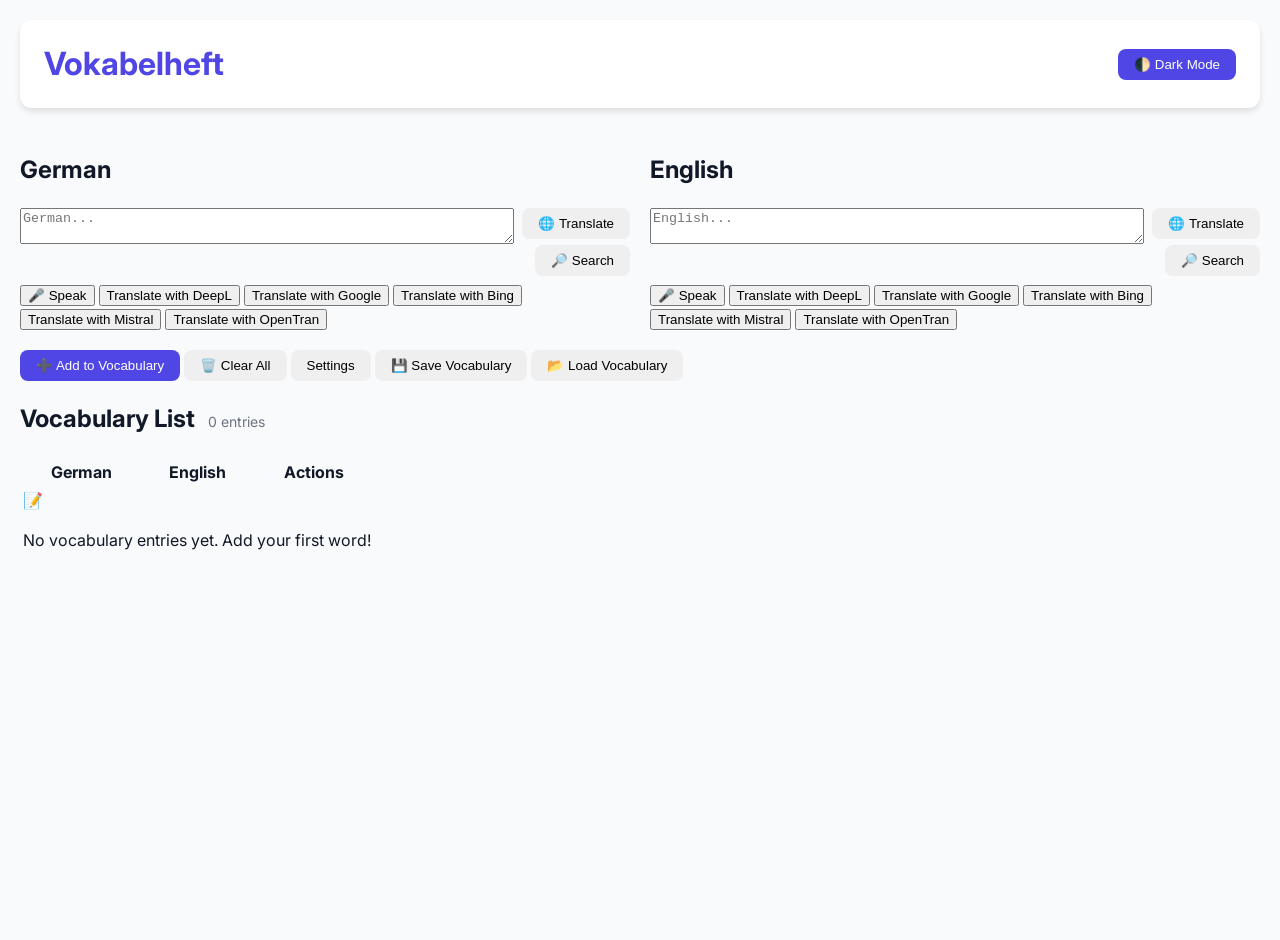
==== index.html @ 12c568e8 "Alpha Version of Vokabelheft App" ====
<!DOCTYPE html>
<html lang="en">
<head>
    <meta charset="UTF-8">
    <meta name="viewport" content="width=device-width, initial-scale=1.0">
    <title>Vokabelheft - Vocabulary Notebook</title>
    <link rel="stylesheet" href="styles.css">
</head>
<body>
    <div class="app-container">
        <header class="header">
            <div class="app-title">Vokabelheft</div>
            <div>
                <button id="darkModeBtn" class="btn btn-primary">🌓 Dark Mode</button>
            </div>
        </header>

        <main>
            <section class="input-section" style="display:flex;gap:20px;flex-wrap:wrap;margin-bottom:20px;">
                <div style="flex:1;min-width:280px;">
                    <h2>German</h2>
                    <div style="display:flex;gap:8px;align-items:flex-start;">
                        <textarea id="germanInput" placeholder="Enter German word/phrase..." rows="2" style="flex:1;"></textarea>
                        <div class="inline-translate" style="display:flex;flex-direction:column;gap:6px;align-items:flex-end;">
                            <button id="translateDeEnGoogleInline" class="btn">🌐 Translate</button>
                            <button id="searchDeInline" class="btn">🔎 Search</button>
                        </div>
                    </div>
                    <div id="germanStatus" class="input-status" style="margin-top:6px;font-size:12px;color:#6b7280"></div>
                    <div class="button-group">
                        <button id="recordGermanBtn">🎤 Speak</button>
                        <button id="stopGermanBtn" style="display:none">■ Stop</button>
                        <button id="translateDeEnDeepL">Translate with DeepL</button>
                        <button id="translateDeEnGoogle">Translate with Google</button>
                        <button id="translateDeEnBing">Translate with Bing</button>
                        <button id="translateDeEnMistral">Translate with Mistral</button>
                        <button id="translateDeEnOpenTran">Translate with OpenTran</button>
                    </div>
                </div>

                <div style="flex:1;min-width:280px;">
                    <h2>English</h2>
                    <div style="display:flex;gap:8px;align-items:flex-start;">
                        <textarea id="englishInput" placeholder="Enter English word/phrase..." rows="2" style="flex:1;"></textarea>
                        <div class="inline-translate" style="display:flex;flex-direction:column;gap:6px;align-items:flex-end;">
                            <button id="translateEnDeGoogleInline" class="btn">🌐 Translate</button>
                            <button id="searchEnInline" class="btn">🔎 Search</button>
                        </div>
                    </div>
                    <div id="englishStatus" class="input-status" style="margin-top:6px;font-size:12px;color:#6b7280"></div>
                    <div class="button-group">
                        <button id="recordEnglishBtn">🎤 Speak</button>
                        <button id="stopEnglishBtn" style="display:none">■ Stop</button>
                        <button id="translateEnDeDeepL">Translate with DeepL</button>
                        <button id="translateEnDeGoogle">Translate with Google</button>
                        <button id="translateEnDeBing">Translate with Bing</button>
                        <button id="translateEnDeMistral">Translate with Mistral</button>
                        <button id="translateEnDeOpenTran">Translate with OpenTran</button>
                    </div>
                </div>
            </section>

            <!-- Settings Modal -->
            <div id="settingsModal" class="modal" style="display:none;position:fixed;inset:0;background:rgba(0,0,0,0.5);align-items:center;justify-content:center;">
                <div class="modal-content" style="background:white;padding:20px;border-radius:8px;max-width:900px;width:95%;max-height:80vh;overflow:auto;">
                    <h3>Vocabulary Settings</h3>
                    <p>Edit, delete, or manually add vocabulary entries.</p>

                    <div style="margin-bottom:12px;display:flex;gap:8px;">
                        <input id="settingsGermanInput" placeholder="German" style="flex:1;padding:8px;border:1px solid #ddd;border-radius:4px;" />
                        <input id="settingsEnglishInput" placeholder="English" style="flex:1;padding:8px;border:1px solid #ddd;border-radius:4px;" />
                        <button id="settingsAddBtn" class="btn">Add</button>
                        <button id="settingsCloseBtn" class="btn">Close</button>
                    </div>

                    <table style="width:100%;border-collapse:collapse;">
                        <thead>
                            <tr style="background:#f3f4f6;"><th style="padding:8px;border:1px solid #e5e7eb;">German</th><th style="padding:8px;border:1px solid #e5e7eb;">English</th><th style="padding:8px;border:1px solid #e5e7eb;">Actions</th></tr>
                        </thead>
                        <tbody id="settingsVocabBody"></tbody>
                    </table>
                </div>
            </div>

            <section class="actions">
                <button id="addVocabBtn" class="btn btn-primary">Add Vocabulary</button>
                <button id="clearBtn" class="btn">Clear Inputs</button>
                <button id="settingsBtn" class="btn">Settings</button>
                <button id="saveBtn" class="btn">Export as JSON</button>
                <input type="file" id="fileInput" accept=".json" style="display:none">
                <button id="loadBtn" class="btn" onclick="document.getElementById('fileInput').click()">Import JSON</button>
            </section>

            <section class="vocab-list">
                <h2>Vocabulary List <span id="vocabCount" style="font-weight:normal;font-size:14px;margin-left:8px;color:#6b7280"></span></h2>
                <table id="vocabTable">
                    <thead>
                        <tr>
                            <th>German</th>
                            <th>English</th>
                            <th>Actions</th>
                        </tr>
                    </thead>
                    <tbody id="vocabularyTableBody"></tbody>
                </table>
            </section>
        </main>
    </div>

    <script src="app.js"></script>
    <script>
        // OpenTran integration: open opentran.net search in a new tab
        function translateWithOpenTran(text, sourceLang, targetLang) {
            if (!text || !text.trim()) {
                alert('Please enter text to translate');
                return;
            }
            const q = encodeURIComponent(text.trim());
            // Try the common query parameter pattern; include source/target as hints
            const url = `https://opentran.net/?q=${q}&sl=${sourceLang.toLowerCase()}&tl=${targetLang.toLowerCase()}`;
            window.open(url, '_blank');
        }

        document.getElementById('translateDeEnOpenTran').addEventListener('click', () => {
            const german = document.getElementById('germanInput').value;
            translateWithOpenTran(german, 'de', 'en');
        });

        document.getElementById('translateEnDeOpenTran').addEventListener('click', () => {
            const english = document.getElementById('englishInput').value;
            translateWithOpenTran(english, 'en', 'de');
        });

        // Wire service-specific translate buttons to functions defined in app.js
        const gIn = () => document.getElementById('germanInput').value;
        const eIn = () => document.getElementById('englishInput').value;

        const tryAttach = (id, fn) => {
            const el = document.getElementById(id);
            if (el) el.addEventListener('click', fn);
        };

        tryAttach('translateDeEnGoogle', () => { window.translateWithGoogle ? window.translateWithGoogle(gIn(), 'DE', 'EN') : alert('Google translate not available'); });
        tryAttach('translateEnDeGoogle', () => { window.translateWithGoogle ? window.translateWithGoogle(eIn(), 'EN', 'DE') : alert('Google translate not available'); });

        // Inline translate/search buttons next to textareas use local vocabulary lookup
        tryAttach('translateDeEnGoogleInline', () => {
            const v = gIn();
            if (!v || !v.trim()) { alert('No German text'); return; }
            const result = window.lookupTranslateFromVocabulary ? window.lookupTranslateFromVocabulary(v, 'DE') : null;
            document.getElementById('englishInput').value = result !== null ? (result || '') : 'no match';
        });
        tryAttach('searchDeInline', () => { const v = gIn(); if (v && v.trim()) openGoogleTranslate(v, 'de', 'en'); else alert('No German text'); });

        tryAttach('translateEnDeGoogleInline', () => {
            const v = eIn();
            if (!v || !v.trim()) { alert('No English text'); return; }
            const result = window.lookupTranslateFromVocabulary ? window.lookupTranslateFromVocabulary(v, 'EN') : null;
            document.getElementById('germanInput').value = result !== null ? (result || '') : 'no match';
        });
        tryAttach('searchEnInline', () => { const v = eIn(); if (v && v.trim()) openGoogleTranslate(v, 'en', 'de'); else alert('No English text'); });

        tryAttach('translateDeEnDeepL', () => { window.translateWithDeepL ? window.translateWithDeepL(gIn(), 'DE', 'EN') : alert('DeepL translate not available'); });
        tryAttach('translateEnDeDeepL', () => { window.translateWithDeepL ? window.translateWithDeepL(eIn(), 'EN', 'DE') : alert('DeepL translate not available'); });

        tryAttach('translateDeEnBing', () => { window.translateWithBing ? window.translateWithBing(gIn(), 'DE', 'EN') : alert('Bing translate not available'); });
        tryAttach('translateEnDeBing', () => { window.translateWithBing ? window.translateWithBing(eIn(), 'EN', 'DE') : alert('Bing translate not available'); });

        tryAttach('translateDeEnMistral', () => { window.translateWithVokabelheftAI ? window.translateWithVokabelheftAI(gIn(), 'DE', 'EN') : alert('Mistral translate not available'); });
        tryAttach('translateEnDeMistral', () => { window.translateWithVokabelheftAI ? window.translateWithVokabelheftAI(eIn(), 'EN', 'DE') : alert('Mistral translate not available'); });
    </script>
</body>
</html>
---- styles.css ----
/* Forcer le rechargement des polices */
@import url("https://fonts.googleapis.com/css2?family=Inter:wght@300;400;500;600;700&display=swap");

/* Vérifier que le fichier CSS contient bien les styles personnalisés */
:root {
    --primary-color: #4F46E5;
    --primary-hover: #4338CA;
    --secondary-color: #6B7280;
    --success-color: #10B981;
    --success-hover: #059669;
    --danger-color: #EF4444;
    --danger-hover: #DC2626;
    --warning-color: #F59E0B;
    --info-color: #3B82F6;

    --bg-primary: #F9FAFB;
    --bg-secondary: #FFFFFF;
    --bg-tertiary: #E5E7EB;

    --text-primary: #111827;
    --text-secondary: #4B5563;
    --text-muted: #9CA3AF;

    --border-color: #D1D5DB;
    --border-radius: 8px;
    --border-radius-lg: 12px;

    --shadow-sm: 0 1px 2px rgba(0, 0, 0, 0.05);
    --shadow-md: 0 4px 6px rgba(0, 0, 0, 0.1);
    --shadow-lg: 0 10px 15px rgba(0, 0, 0, 0.1);

    --transition: all 0.2s ease;

    --german-color: #1F2937;
    --english-color: #374151;

    --recording-color: #EF4444;
    --processing-color: #F59E0B;
}

/* Styles de base */
body {
    font-family: 'Inter', sans-serif;
    margin: 0;
    padding: 0;
    color: var(--text-primary);
    background: var(--bg-primary);
    line-height: 1.5;
    min-height: 100vh;
    overflow-x: hidden;
}

/* Conteneur principal */
.app-container {
    max-width: 1400px;
    margin: 0 auto;
    padding: 20px;
    min-height: 100vh;
    display: flex;
    flex-direction: column;
}

/* En-tête */
.header {
    background: var(--bg-secondary);
    border-radius: var(--border-radius-lg);
    padding: 20px 24px;
    margin-bottom: 24px;
    box-shadow: var(--shadow-md);
    display: flex;
    justify-content: space-between;
    align-items: center;
    flex-wrap: wrap;
    gap: 16px;
}

/* Titre de l'application */
.app-title {
    font-size: 2rem;
    font-weight: 700;
    color: var(--primary-color);
}

/* Boutons */
.btn {
    padding: 8px 16px;
    border-radius: var(--border-radius);
    border: none;
    cursor: pointer;
    transition: var(--transition);
}

.btn-primary {
    background-color: var(--primary-color);
    color: white;
}

.btn-primary:hover {
    background-color: var(--primary-hover);
}

/* Dark mode overrides */
body.dark-mode {
    background: #0f172a;
    color: #e6eef8;
}

body.dark-mode .header {
    background: #0b1220;
    color: #e6eef8;
}

body.dark-mode textarea,
body.dark-mode input {
    background: #0b1220;
    color: #e6eef8;
    border-color: #374151;
}

body.dark-mode table thead {
    background: #111827;
    color: #e6eef8;
}

body.dark-mode .btn {
    background: #374151;
    color: #f8fafc;
}

body.dark-mode .btn.btn-primary {
    background: #4f46e5;
    color: #fff;
}
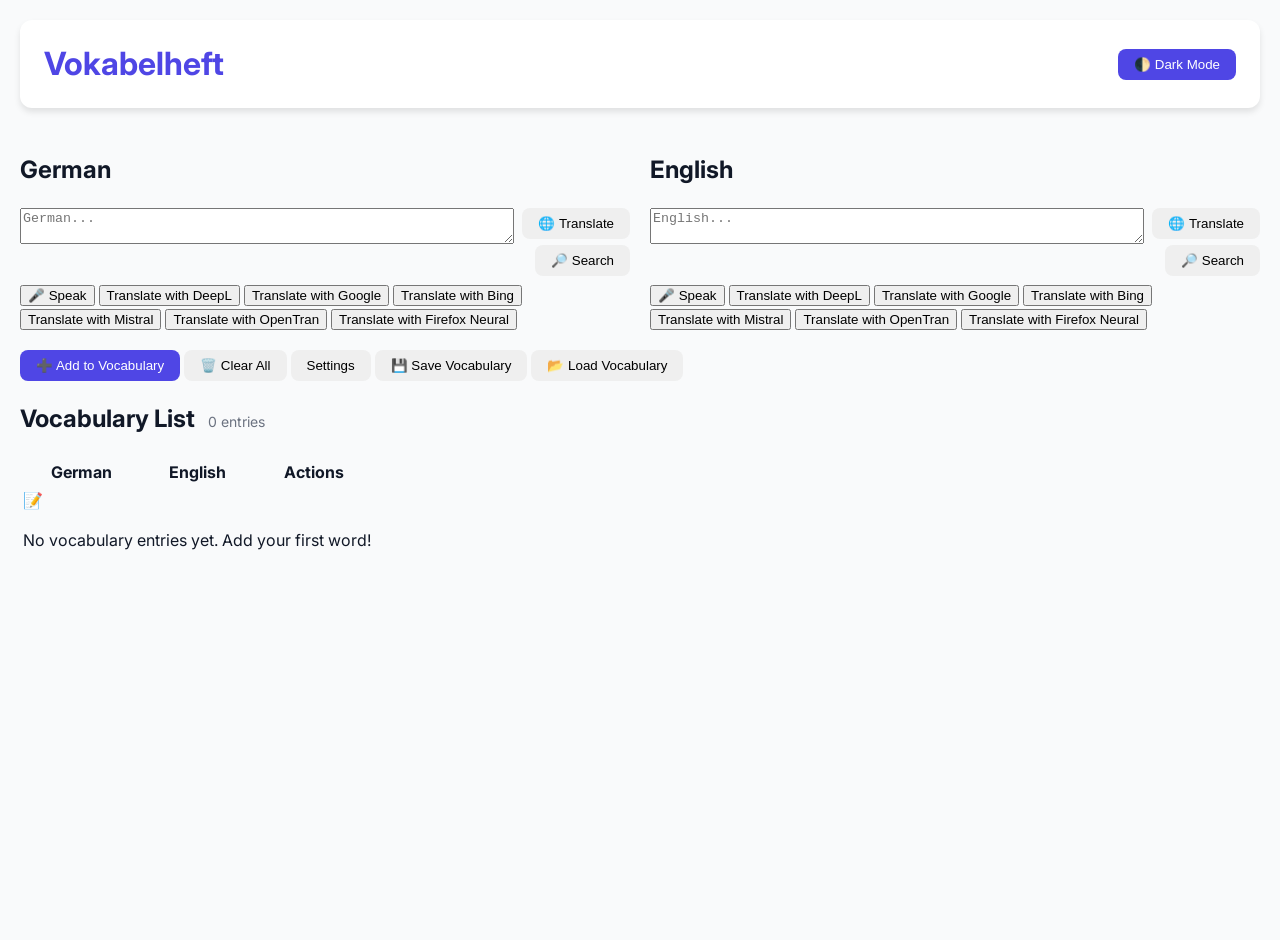
==== commit d2734c8d: "Added firefox neural translation option" ====
--- a/index.html
+++ b/index.html
@@ -35,6 +35,7 @@
                         <button id="translateDeEnBing">Translate with Bing</button>
                         <button id="translateDeEnMistral">Translate with Mistral</button>
                         <button id="translateDeEnOpenTran">Translate with OpenTran</button>
+                        <button id="translateDeEnFirefox">Translate with Firefox Neural</button>
                     </div>
                 </div>
 
@@ -56,6 +57,7 @@
                         <button id="translateEnDeBing">Translate with Bing</button>
                         <button id="translateEnDeMistral">Translate with Mistral</button>
                         <button id="translateEnDeOpenTran">Translate with OpenTran</button>
+                        <button id="translateEnDeFirefox">Translate with Firefox Neural</button>
                     </div>
                 </div>
             </section>
@@ -140,34 +142,82 @@
             if (el) el.addEventListener('click', fn);
         };
 
-        tryAttach('translateDeEnGoogle', () => { window.translateWithGoogle ? window.translateWithGoogle(gIn(), 'DE', 'EN') : alert('Google translate not available'); });
-        tryAttach('translateEnDeGoogle', () => { window.translateWithGoogle ? window.translateWithGoogle(eIn(), 'EN', 'DE') : alert('Google translate not available'); });
-
-        // Inline translate/search buttons next to textareas use local vocabulary lookup
+        const setTargetValue = (source, value) => {
+            const target = source === 'de' ? document.getElementById('englishInput') : document.getElementById('germanInput');
+            if (!target) return;
+            target.value = value === null || value === undefined || value === '' ? 'error' : value;
+        };
+
+        const providerErrorText = (provider) => {
+            const map = {
+                google: 'Google API error',
+                deepl: 'DeepL API error',
+                bing: 'Bing API error',
+                mistral: 'Mistral API error'
+            };
+            return map[provider] || 'Provider error';
+        };
+
+        const runProviderTranslate = async (provider, source, value) => {
+            if (!value || !value.trim()) {
+                alert(source === 'de' ? 'No German text' : 'No English text');
+                return;
+            }
+
+            try {
+                let result = '';
+                if (provider === 'google') result = await window.translateWithGoogle(value, source.toUpperCase(), source === 'de' ? 'EN' : 'DE');
+                else if (provider === 'deepl') result = await window.translateWithDeepL(value, source.toUpperCase(), source === 'de' ? 'EN' : 'DE');
+                else if (provider === 'bing') result = await window.translateWithBing(value, source.toUpperCase(), source === 'de' ? 'EN' : 'DE');
+                else if (provider === 'mistral') result = await window.translateWithVokabelheftAI(value, source.toUpperCase(), source === 'de' ? 'EN' : 'DE');
+
+                if (!result || !result.trim()) {
+                    setTargetValue(source, providerErrorText(provider));
+                } else {
+                    setTargetValue(source, result);
+                }
+            } catch (error) {
+                setTargetValue(source, providerErrorText(provider));
+            }
+        };
+
+        tryAttach('translateDeEnGoogle', () => { runProviderTranslate('google', 'de', gIn()); });
+        tryAttach('translateEnDeGoogle', () => { runProviderTranslate('google', 'en', eIn()); });
+
+        // Inline translate/search buttons next to textareas use local vocabulary lookup first and fallback to Google Translate.
         tryAttach('translateDeEnGoogleInline', () => {
             const v = gIn();
             if (!v || !v.trim()) { alert('No German text'); return; }
-            const result = window.lookupTranslateFromVocabulary ? window.lookupTranslateFromVocabulary(v, 'DE') : null;
-            document.getElementById('englishInput').value = result !== null ? (result || '') : 'no match';
+            window.translateFromVocabularyOrGoogle ? window.translateFromVocabularyOrGoogle(v, 'de') : alert('Google translate not available');
         });
         tryAttach('searchDeInline', () => { const v = gIn(); if (v && v.trim()) openGoogleTranslate(v, 'de', 'en'); else alert('No German text'); });
 
         tryAttach('translateEnDeGoogleInline', () => {
             const v = eIn();
             if (!v || !v.trim()) { alert('No English text'); return; }
-            const result = window.lookupTranslateFromVocabulary ? window.lookupTranslateFromVocabulary(v, 'EN') : null;
-            document.getElementById('germanInput').value = result !== null ? (result || '') : 'no match';
+            window.translateFromVocabularyOrGoogle ? window.translateFromVocabularyOrGoogle(v, 'en') : alert('Google translate not available');
         });
         tryAttach('searchEnInline', () => { const v = eIn(); if (v && v.trim()) openGoogleTranslate(v, 'en', 'de'); else alert('No English text'); });
 
-        tryAttach('translateDeEnDeepL', () => { window.translateWithDeepL ? window.translateWithDeepL(gIn(), 'DE', 'EN') : alert('DeepL translate not available'); });
-        tryAttach('translateEnDeDeepL', () => { window.translateWithDeepL ? window.translateWithDeepL(eIn(), 'EN', 'DE') : alert('DeepL translate not available'); });
-
-        tryAttach('translateDeEnBing', () => { window.translateWithBing ? window.translateWithBing(gIn(), 'DE', 'EN') : alert('Bing translate not available'); });
-        tryAttach('translateEnDeBing', () => { window.translateWithBing ? window.translateWithBing(eIn(), 'EN', 'DE') : alert('Bing translate not available'); });
-
-        tryAttach('translateDeEnMistral', () => { window.translateWithVokabelheftAI ? window.translateWithVokabelheftAI(gIn(), 'DE', 'EN') : alert('Mistral translate not available'); });
-        tryAttach('translateEnDeMistral', () => { window.translateWithVokabelheftAI ? window.translateWithVokabelheftAI(eIn(), 'EN', 'DE') : alert('Mistral translate not available'); });
+        tryAttach('translateDeEnDeepL', () => { runProviderTranslate('deepl', 'de', gIn()); });
+        tryAttach('translateEnDeDeepL', () => { runProviderTranslate('deepl', 'en', eIn()); });
+
+        tryAttach('translateDeEnBing', () => { runProviderTranslate('bing', 'de', gIn()); });
+        tryAttach('translateEnDeBing', () => { runProviderTranslate('bing', 'en', eIn()); });
+
+        tryAttach('translateDeEnFirefox', () => {
+            const v = gIn();
+            if (!v || !v.trim()) { alert('No German text'); return; }
+            openGoogleTranslate(v, 'de', 'en');
+        });
+        tryAttach('translateEnDeFirefox', () => {
+            const v = eIn();
+            if (!v || !v.trim()) { alert('No English text'); return; }
+            openGoogleTranslate(v, 'en', 'de');
+        });
+
+        tryAttach('translateDeEnMistral', () => { runProviderTranslate('mistral', 'de', gIn()); });
+        tryAttach('translateEnDeMistral', () => { runProviderTranslate('mistral', 'en', eIn()); });
     </script>
 </body>
 </html>
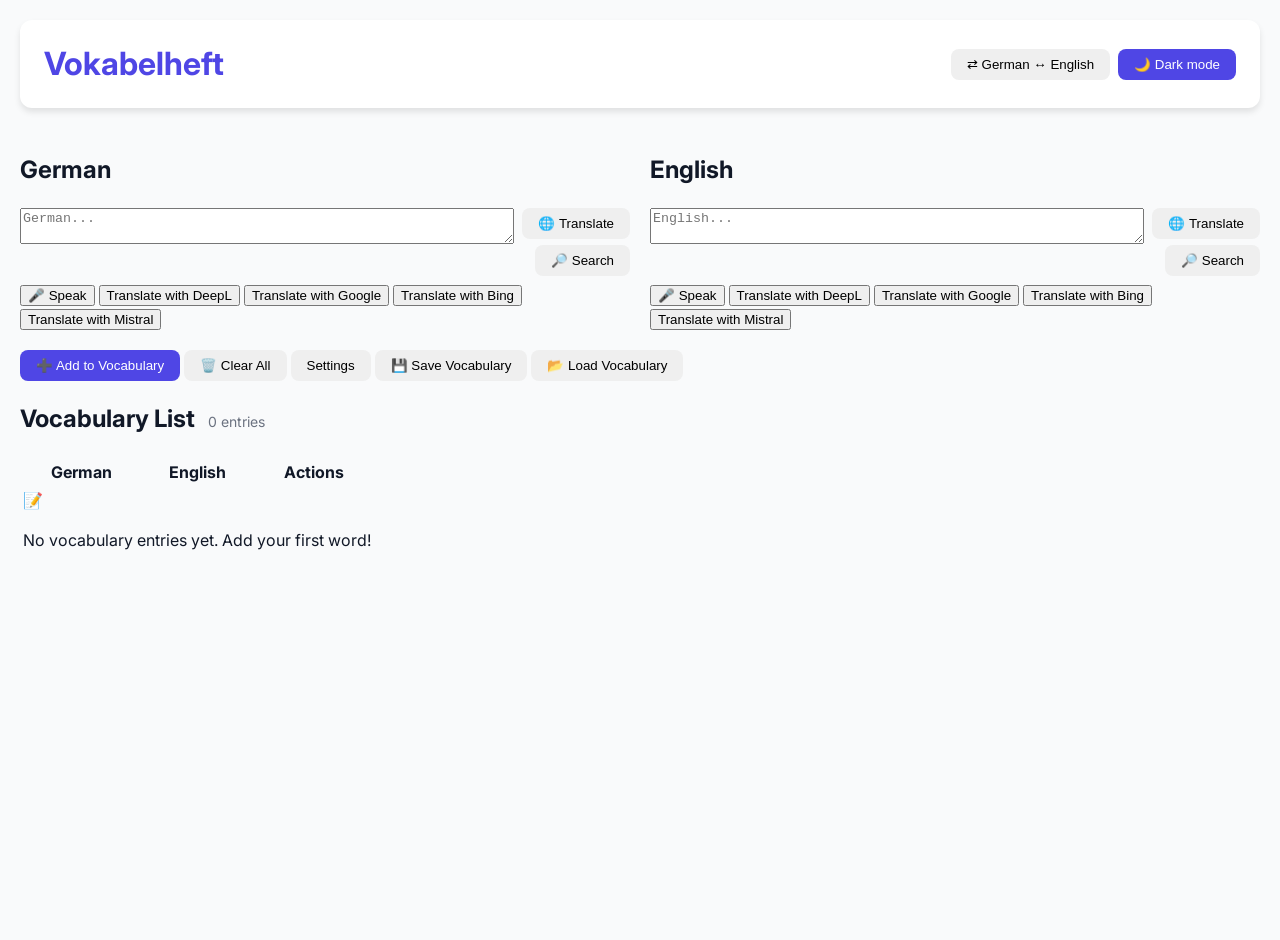
==== commit eb5487f1: "Error corrections use of translate (Debian) as default. Seack corrected. Added language switch" ====
--- a/index.html
+++ b/index.html
@@ -10,15 +10,16 @@
     <div class="app-container">
         <header class="header">
             <div class="app-title">Vokabelheft</div>
-            <div>
-                <button id="darkModeBtn" class="btn btn-primary">🌓 Dark Mode</button>
+            <div class="header-controls">
+                <button id="swapLanguagesBtn" class="btn" type="button" aria-label="Switch German and English">⇄ German ↔ English</button>
+                <button id="darkModeBtn" class="btn btn-primary" aria-label="Toggle dark mode" aria-pressed="false">🌙 Dark mode</button>
             </div>
         </header>
 
         <main>
             <section class="input-section" style="display:flex;gap:20px;flex-wrap:wrap;margin-bottom:20px;">
                 <div style="flex:1;min-width:280px;">
-                    <h2>German</h2>
+                    <h2 id="leftLanguageHeading">German</h2>
                     <div style="display:flex;gap:8px;align-items:flex-start;">
                         <textarea id="germanInput" placeholder="Enter German word/phrase..." rows="2" style="flex:1;"></textarea>
                         <div class="inline-translate" style="display:flex;flex-direction:column;gap:6px;align-items:flex-end;">
@@ -34,13 +35,11 @@
                         <button id="translateDeEnGoogle">Translate with Google</button>
                         <button id="translateDeEnBing">Translate with Bing</button>
                         <button id="translateDeEnMistral">Translate with Mistral</button>
-                        <button id="translateDeEnOpenTran">Translate with OpenTran</button>
-                        <button id="translateDeEnFirefox">Translate with Firefox Neural</button>
                     </div>
                 </div>
 
                 <div style="flex:1;min-width:280px;">
-                    <h2>English</h2>
+                    <h2 id="rightLanguageHeading">English</h2>
                     <div style="display:flex;gap:8px;align-items:flex-start;">
                         <textarea id="englishInput" placeholder="Enter English word/phrase..." rows="2" style="flex:1;"></textarea>
                         <div class="inline-translate" style="display:flex;flex-direction:column;gap:6px;align-items:flex-end;">
@@ -56,8 +55,6 @@
                         <button id="translateEnDeGoogle">Translate with Google</button>
                         <button id="translateEnDeBing">Translate with Bing</button>
                         <button id="translateEnDeMistral">Translate with Mistral</button>
-                        <button id="translateEnDeOpenTran">Translate with OpenTran</button>
-                        <button id="translateEnDeFirefox">Translate with Firefox Neural</button>
                     </div>
                 </div>
             </section>
@@ -107,117 +104,13 @@
                 </table>
             </section>
         </main>
+        <div id="loadingOverlay" class="loading-overlay hidden" role="status" aria-live="polite">
+            <div class="loading-spinner" aria-hidden="true"></div>
+            <span id="loadingText">Processing...</span>
+        </div>
+        <div id="toastContainer" class="toast-container" aria-live="polite"></div>
     </div>
 
     <script src="app.js"></script>
-    <script>
-        // OpenTran integration: open opentran.net search in a new tab
-        function translateWithOpenTran(text, sourceLang, targetLang) {
-            if (!text || !text.trim()) {
-                alert('Please enter text to translate');
-                return;
-            }
-            const q = encodeURIComponent(text.trim());
-            // Try the common query parameter pattern; include source/target as hints
-            const url = `https://opentran.net/?q=${q}&sl=${sourceLang.toLowerCase()}&tl=${targetLang.toLowerCase()}`;
-            window.open(url, '_blank');
-        }
-
-        document.getElementById('translateDeEnOpenTran').addEventListener('click', () => {
-            const german = document.getElementById('germanInput').value;
-            translateWithOpenTran(german, 'de', 'en');
-        });
-
-        document.getElementById('translateEnDeOpenTran').addEventListener('click', () => {
-            const english = document.getElementById('englishInput').value;
-            translateWithOpenTran(english, 'en', 'de');
-        });
-
-        // Wire service-specific translate buttons to functions defined in app.js
-        const gIn = () => document.getElementById('germanInput').value;
-        const eIn = () => document.getElementById('englishInput').value;
-
-        const tryAttach = (id, fn) => {
-            const el = document.getElementById(id);
-            if (el) el.addEventListener('click', fn);
-        };
-
-        const setTargetValue = (source, value) => {
-            const target = source === 'de' ? document.getElementById('englishInput') : document.getElementById('germanInput');
-            if (!target) return;
-            target.value = value === null || value === undefined || value === '' ? 'error' : value;
-        };
-
-        const providerErrorText = (provider) => {
-            const map = {
-                google: 'Google API error',
-                deepl: 'DeepL API error',
-                bing: 'Bing API error',
-                mistral: 'Mistral API error'
-            };
-            return map[provider] || 'Provider error';
-        };
-
-        const runProviderTranslate = async (provider, source, value) => {
-            if (!value || !value.trim()) {
-                alert(source === 'de' ? 'No German text' : 'No English text');
-                return;
-            }
-
-            try {
-                let result = '';
-                if (provider === 'google') result = await window.translateWithGoogle(value, source.toUpperCase(), source === 'de' ? 'EN' : 'DE');
-                else if (provider === 'deepl') result = await window.translateWithDeepL(value, source.toUpperCase(), source === 'de' ? 'EN' : 'DE');
-                else if (provider === 'bing') result = await window.translateWithBing(value, source.toUpperCase(), source === 'de' ? 'EN' : 'DE');
-                else if (provider === 'mistral') result = await window.translateWithVokabelheftAI(value, source.toUpperCase(), source === 'de' ? 'EN' : 'DE');
-
-                if (!result || !result.trim()) {
-                    setTargetValue(source, providerErrorText(provider));
-                } else {
-                    setTargetValue(source, result);
-                }
-            } catch (error) {
-                setTargetValue(source, providerErrorText(provider));
-            }
-        };
-
-        tryAttach('translateDeEnGoogle', () => { runProviderTranslate('google', 'de', gIn()); });
-        tryAttach('translateEnDeGoogle', () => { runProviderTranslate('google', 'en', eIn()); });
-
-        // Inline translate/search buttons next to textareas use local vocabulary lookup first and fallback to Google Translate.
-        tryAttach('translateDeEnGoogleInline', () => {
-            const v = gIn();
-            if (!v || !v.trim()) { alert('No German text'); return; }
-            window.translateFromVocabularyOrGoogle ? window.translateFromVocabularyOrGoogle(v, 'de') : alert('Google translate not available');
-        });
-        tryAttach('searchDeInline', () => { const v = gIn(); if (v && v.trim()) openGoogleTranslate(v, 'de', 'en'); else alert('No German text'); });
-
-        tryAttach('translateEnDeGoogleInline', () => {
-            const v = eIn();
-            if (!v || !v.trim()) { alert('No English text'); return; }
-            window.translateFromVocabularyOrGoogle ? window.translateFromVocabularyOrGoogle(v, 'en') : alert('Google translate not available');
-        });
-        tryAttach('searchEnInline', () => { const v = eIn(); if (v && v.trim()) openGoogleTranslate(v, 'en', 'de'); else alert('No English text'); });
-
-        tryAttach('translateDeEnDeepL', () => { runProviderTranslate('deepl', 'de', gIn()); });
-        tryAttach('translateEnDeDeepL', () => { runProviderTranslate('deepl', 'en', eIn()); });
-
-        tryAttach('translateDeEnBing', () => { runProviderTranslate('bing', 'de', gIn()); });
-        tryAttach('translateEnDeBing', () => { runProviderTranslate('bing', 'en', eIn()); });
-
-        tryAttach('translateDeEnFirefox', () => {
-            const v = gIn();
-            if (!v || !v.trim()) { alert('No German text'); return; }
-            openGoogleTranslate(v, 'de', 'en');
-        });
-        tryAttach('translateEnDeFirefox', () => {
-            const v = eIn();
-            if (!v || !v.trim()) { alert('No English text'); return; }
-            openGoogleTranslate(v, 'en', 'de');
-        });
-
-        tryAttach('translateDeEnMistral', () => { runProviderTranslate('mistral', 'de', gIn()); });
-        tryAttach('translateEnDeMistral', () => { runProviderTranslate('mistral', 'en', eIn()); });
-    </script>
 </body>
 </html>
--- a/styles.css
+++ b/styles.css
@@ -74,6 +74,13 @@
     gap: 16px;
 }
 
+.header-controls {
+    display: flex;
+    align-items: center;
+    flex-wrap: wrap;
+    gap: 8px;
+}
+
 /* Titre de l'application */
 .app-title {
     font-size: 2rem;
@@ -99,35 +106,133 @@
     background-color: var(--primary-hover);
 }
 
+.hidden {
+    display: none !important;
+}
+
+.loading-overlay {
+    position: fixed;
+    inset: 0;
+    z-index: 1000;
+    display: flex;
+    flex-direction: column;
+    align-items: center;
+    justify-content: center;
+    gap: 12px;
+    background: rgba(15, 23, 42, 0.72);
+    color: #fff;
+}
+
+.loading-spinner {
+    width: 36px;
+    height: 36px;
+    border: 4px solid rgba(255, 255, 255, 0.35);
+    border-top-color: #fff;
+    border-radius: 50%;
+    animation: spin 0.8s linear infinite;
+}
+
+.toast-container {
+    position: fixed;
+    top: 16px;
+    right: 16px;
+    z-index: 1100;
+    display: flex;
+    flex-direction: column;
+    gap: 8px;
+}
+
+.toast {
+    display: flex;
+    align-items: center;
+    gap: 8px;
+    max-width: min(420px, calc(100vw - 32px));
+    padding: 12px 14px;
+    border-radius: var(--border-radius);
+    background: var(--bg-secondary);
+    color: var(--text-primary);
+    box-shadow: var(--shadow-lg);
+    animation: toastSlideIn 0.3s ease-out;
+}
+
+.toast-close {
+    margin-left: auto;
+    padding: 0 4px;
+}
+
+@keyframes spin {
+    to { transform: rotate(360deg); }
+}
+
+@keyframes toastSlideIn {
+    from { opacity: 0; transform: translateX(16px); }
+    to { opacity: 1; transform: translateX(0); }
+}
+
 /* Dark mode overrides */
 body.dark-mode {
-    background: #0f172a;
-    color: #e6eef8;
+    --bg-primary: #0f172a;
+    --bg-secondary: #0b1220;
+    --bg-tertiary: #1f2937;
+    --text-primary: #e6eef8;
+    --text-secondary: #cbd5e1;
+    --text-muted: #94a3b8;
+    --border-color: #374151;
+    background: var(--bg-primary);
+    color: var(--text-primary);
 }
 
 body.dark-mode .header {
-    background: #0b1220;
-    color: #e6eef8;
+    background: var(--bg-secondary);
+    color: var(--text-primary);
 }
 
 body.dark-mode textarea,
 body.dark-mode input {
-    background: #0b1220;
-    color: #e6eef8;
-    border-color: #374151;
+    background: var(--bg-secondary);
+    color: var(--text-primary);
+    border-color: var(--border-color);
 }
 
 body.dark-mode table thead {
-    background: #111827;
-    color: #e6eef8;
-}
-
+    background: var(--bg-tertiary);
+    color: var(--text-primary);
+}
+
+body.dark-mode button,
 body.dark-mode .btn {
-    background: #374151;
-    color: #f8fafc;
+    background: var(--bg-tertiary);
+    color: var(--text-primary);
+    border-color: var(--border-color);
 }
 
 body.dark-mode .btn.btn-primary {
     background: #4f46e5;
     color: #fff;
+}
+
+body.dark-mode h1,
+body.dark-mode h2,
+body.dark-mode h3,
+body.dark-mode p,
+body.dark-mode td,
+body.dark-mode th,
+body.dark-mode .input-status,
+body.dark-mode .vocab-list {
+    color: var(--text-primary);
+}
+
+body.dark-mode .modal-content {
+    background: var(--bg-secondary) !important;
+    color: var(--text-primary);
+}
+
+body.dark-mode table,
+body.dark-mode th,
+body.dark-mode td {
+    border-color: var(--border-color) !important;
+}
+
+body.dark-mode .modal-content table thead tr {
+    background: var(--bg-tertiary) !important;
 }
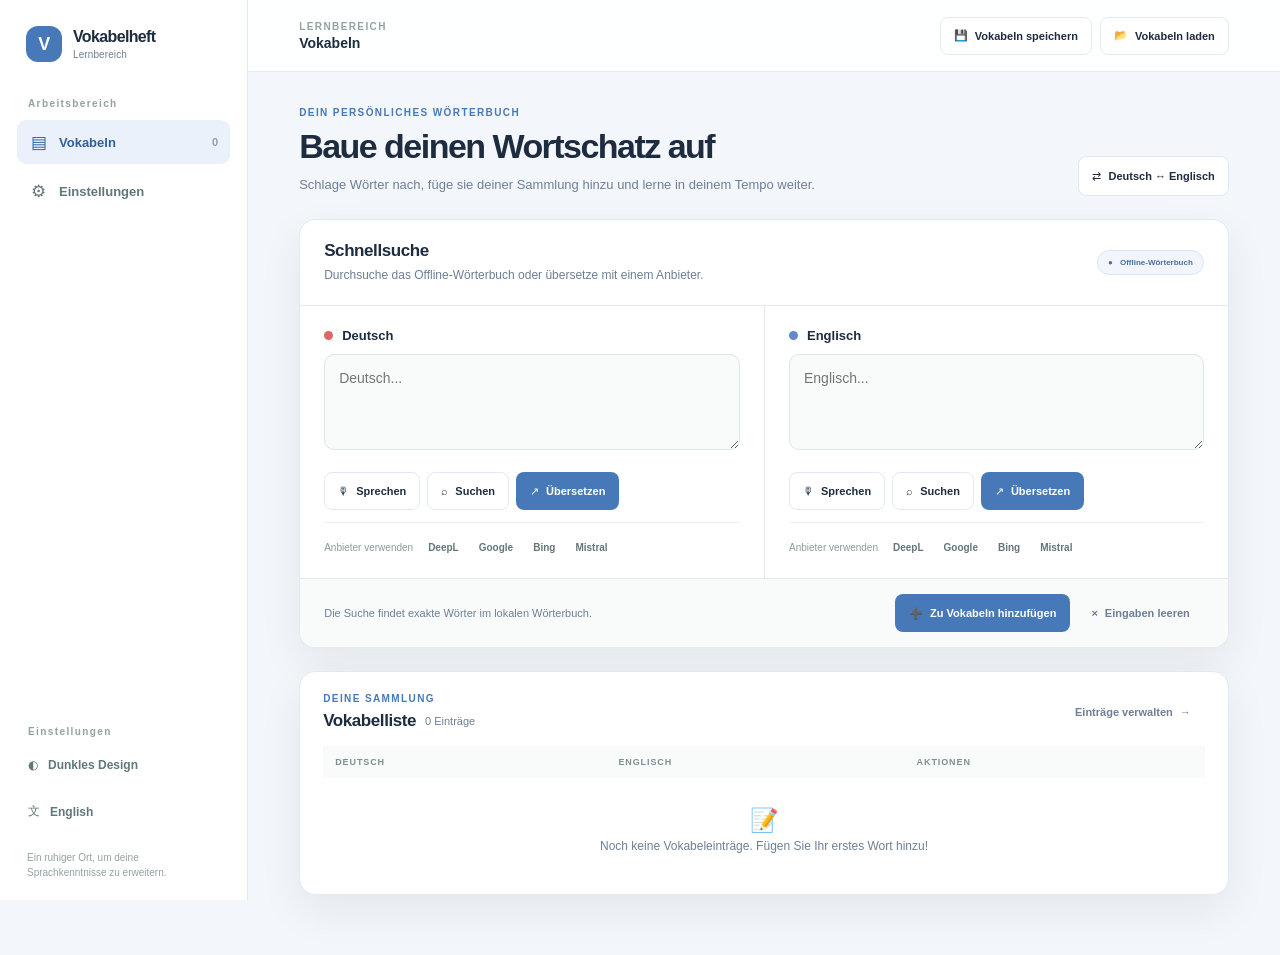
==== commit 3d095298: "Version alpha 0001" ====
--- a/index.html
+++ b/index.html
@@ -1,116 +1,268 @@
 <!DOCTYPE html>
-<html lang="en">
+<html lang="de">
 <head>
     <meta charset="UTF-8">
     <meta name="viewport" content="width=device-width, initial-scale=1.0">
-    <title>Vokabelheft - Vocabulary Notebook</title>
+    <meta name="theme-color" content="#f3f6fb">
+    <title>Vokabelheft</title>
     <link rel="stylesheet" href="styles.css">
 </head>
 <body>
-    <div class="app-container">
-        <header class="header">
-            <div class="app-title">Vokabelheft</div>
-            <div class="header-controls">
-                <button id="swapLanguagesBtn" class="btn" type="button" aria-label="Switch German and English">⇄ German ↔ English</button>
-                <button id="darkModeBtn" class="btn btn-primary" aria-label="Toggle dark mode" aria-pressed="false">🌙 Dark mode</button>
+    <div class="app-shell">
+        <aside class="sidebar" aria-label="Hauptnavigation" data-i18n-aria="navLabel">
+            <a class="brand-lockup" href="#" aria-label="Vokabelheft Startseite" data-i18n-aria="brandLabel">
+                <span class="brand-mark" aria-hidden="true">V</span>
+                <span>Vokabelheft<small data-i18n="brandSubtitle">Lernbereich</small></span>
+            </a>
+
+            <div class="sidebar-section-label" data-i18n="workspaceLabel">Arbeitsbereich</div>
+            <nav class="nav-list">
+                <button class="nav-item active" type="button" data-page-link="vocabulary" aria-current="page">
+                    <span class="nav-icon" aria-hidden="true">▤</span>
+                    <span data-i18n="vocabularyNav">Vokabeln</span>
+                    <span class="nav-count" id="sidebarVocabCount">0</span>
+                </button>
+                <button class="nav-item" type="button" data-page-link="settings">
+                    <span class="nav-icon" aria-hidden="true">⚙</span>
+                    <span data-i18n="settingsNav">Einstellungen</span>
+                </button>
+            </nav>
+
+            <div class="sidebar-bottom">
+                <div class="sidebar-section-label" data-i18n="preferencesLabel">Einstellungen</div>
+                <button id="darkModeBtn" class="preference-button" type="button" aria-label="Darstellung umschalten" aria-pressed="false" data-i18n-aria="toggleTheme">
+                    <span aria-hidden="true">◐</span><span data-i18n="darkMode">Dunkles Design</span>
+                </button>
+                <button id="languageBtn" class="preference-button language-toggle" type="button" aria-label="Sprache wechseln" data-i18n-aria="toggleLanguage">
+                    <span aria-hidden="true">文</span><span>English</span>
+                </button>
+                <p class="sidebar-footnote" data-i18n="sidebarFootnote">Ein ruhiger Ort, um deine Sprachkenntnisse zu erweitern.</p>
             </div>
-        </header>
-
-        <main>
-            <section class="input-section" style="display:flex;gap:20px;flex-wrap:wrap;margin-bottom:20px;">
-                <div style="flex:1;min-width:280px;">
-                    <h2 id="leftLanguageHeading">German</h2>
-                    <div style="display:flex;gap:8px;align-items:flex-start;">
-                        <textarea id="germanInput" placeholder="Enter German word/phrase..." rows="2" style="flex:1;"></textarea>
-                        <div class="inline-translate" style="display:flex;flex-direction:column;gap:6px;align-items:flex-end;">
-                            <button id="translateDeEnGoogleInline" class="btn">🌐 Translate</button>
-                            <button id="searchDeInline" class="btn">🔎 Search</button>
-                        </div>
+        </aside>
+
+        <div class="main-shell">
+            <header class="topbar">
+                <div class="topbar-context">
+                    <span class="eyebrow" data-i18n="learningSpace">LERNBEREICH</span>
+                    <span class="topbar-title" id="currentPageTitle">Vokabeln</span>
+                </div>
+                <div class="topbar-actions">
+                    <button id="saveBtn" class="btn btn-secondary" type="button"><span aria-hidden="true">↓</span> Exportieren</button>
+                    <button id="loadBtn" class="btn btn-secondary" type="button"><span aria-hidden="true">↑</span> Importieren</button>
+                    <input type="file" id="fileInput" accept=".json" hidden>
+                </div>
+            </header>
+
+            <main class="page-content">
+                <section class="page-view" id="vocabularyPage" data-page="vocabulary">
+                    <div class="page-heading">
+                        <div>
+                            <p class="eyebrow" data-i18n="personalDictionary">DEIN PERSÖNLICHES WÖRTERBUCH</p>
+                            <h1 tabindex="-1" data-i18n="buildVocabulary">Baue deinen Wortschatz auf</h1>
+                            <p class="page-intro" data-i18n="workspaceIntro">Schlage Wörter nach, füge sie deiner Sammlung hinzu und lerne in deinem Tempo weiter.</p>
+                        </div>
+                        <button id="swapLanguagesBtn" class="btn btn-secondary swap-button" type="button" aria-label="Deutsch und Englisch tauschen" aria-pressed="false">
+                            <span aria-hidden="true">⇄</span> Deutsch ↔ Englisch
+                        </button>
                     </div>
-                    <div id="germanStatus" class="input-status" style="margin-top:6px;font-size:12px;color:#6b7280"></div>
-                    <div class="button-group">
-                        <button id="recordGermanBtn">🎤 Speak</button>
-                        <button id="stopGermanBtn" style="display:none">■ Stop</button>
-                        <button id="translateDeEnDeepL">Translate with DeepL</button>
-                        <button id="translateDeEnGoogle">Translate with Google</button>
-                        <button id="translateDeEnBing">Translate with Bing</button>
-                        <button id="translateDeEnMistral">Translate with Mistral</button>
+
+                    <section class="translator-card" aria-label="Wortübersetzer" data-i18n-aria="translatorLabel">
+                        <div class="translator-heading">
+                            <div>
+                                <h2 data-i18n="quickLookup">Schnellsuche</h2>
+                                <p data-i18n="quickLookupIntro">Durchsuche das Offline-Wörterbuch oder übersetze mit einem Anbieter.</p>
+                            </div>
+                            <span class="offline-badge"><span aria-hidden="true">●</span> <span data-i18n="offlineDictionary">Offline-Wörterbuch</span></span>
+                        </div>
+
+                        <div class="input-section">
+                            <div class="language-panel">
+                                <div class="language-heading">
+                                    <span id="leftLanguageDot" class="language-dot german-dot" aria-hidden="true"></span>
+                                    <h3 id="leftLanguageHeading">German</h3>
+                                </div>
+                                <textarea id="germanInput" placeholder="Enter a word or phrase…" rows="3" aria-label="German text"></textarea>
+                                <div id="germanStatus" class="input-status" aria-live="polite"></div>
+                                <div class="field-actions">
+                                    <button id="recordGermanBtn" class="btn btn-secondary" type="button"><span aria-hidden="true">🎙</span> <span data-i18n="speak">Sprechen</span></button>
+                                    <button id="stopGermanBtn" class="btn btn-secondary hidden" type="button">■ <span data-i18n="stop">Stopp</span></button>
+                                    <button id="searchDeInline" class="btn btn-secondary" type="button"><span aria-hidden="true">⌕</span> <span data-i18n="search">Suchen</span></button>
+                                    <button id="translateDeEnGoogleInline" class="btn btn-primary" type="button"><span aria-hidden="true">↗</span> <span data-i18n="translate">Übersetzen</span></button>
+                                </div>
+                                <div class="provider-actions" aria-label="Mit einem Anbieter übersetzen" data-i18n-aria="providerLabel">
+                                    <span data-i18n="useService">Anbieter verwenden</span>
+                                    <button id="translateDeEnDeepL" class="service-button" type="button">DeepL</button>
+                                    <button id="translateDeEnGoogle" class="service-button" type="button">Google</button>
+                                    <button id="translateDeEnBing" class="service-button" type="button">Bing</button>
+                                    <button id="translateDeEnMistral" class="service-button" type="button">Mistral</button>
+                                </div>
+                            </div>
+
+                            <div class="language-panel">
+                                <div class="language-heading">
+                                    <span id="rightLanguageDot" class="language-dot english-dot" aria-hidden="true"></span>
+                                    <h3 id="rightLanguageHeading">English</h3>
+                                </div>
+                                <textarea id="englishInput" placeholder="Enter a word or phrase…" rows="3" aria-label="English text"></textarea>
+                                <div id="englishStatus" class="input-status" aria-live="polite"></div>
+                                <div class="field-actions">
+                                    <button id="recordEnglishBtn" class="btn btn-secondary" type="button"><span aria-hidden="true">🎙</span> <span data-i18n="speak">Sprechen</span></button>
+                                    <button id="stopEnglishBtn" class="btn btn-secondary hidden" type="button">■ <span data-i18n="stop">Stopp</span></button>
+                                    <button id="searchEnInline" class="btn btn-secondary" type="button"><span aria-hidden="true">⌕</span> <span data-i18n="search">Suchen</span></button>
+                                    <button id="translateEnDeGoogleInline" class="btn btn-primary" type="button"><span aria-hidden="true">↗</span> <span data-i18n="translate">Übersetzen</span></button>
+                                </div>
+                                <div class="provider-actions" aria-label="Mit einem Anbieter übersetzen" data-i18n-aria="providerLabel">
+                                    <span data-i18n="useService">Anbieter verwenden</span>
+                                    <button id="translateEnDeDeepL" class="service-button" type="button">DeepL</button>
+                                    <button id="translateEnDeGoogle" class="service-button" type="button">Google</button>
+                                    <button id="translateEnDeBing" class="service-button" type="button">Bing</button>
+                                    <button id="translateEnDeMistral" class="service-button" type="button">Mistral</button>
+                                </div>
+                            </div>
+                        </div>
+
+                        <div class="translator-footer">
+                            <p data-i18n="wholeWordHint">Die Suche findet exakte Wörter im lokalen Wörterbuch.</p>
+                            <div class="primary-actions">
+                                <button id="addVocabBtn" class="btn btn-primary" type="button"><span aria-hidden="true">＋</span> <span data-i18n="addVocab">Zu Vokabeln hinzufügen</span></button>
+                                <button id="clearBtn" class="btn btn-quiet" type="button"><span data-i18n="clearInputs">Eingaben leeren</span></button>
+                            </div>
+                        </div>
+                    </section>
+
+                    <section class="vocab-list card" aria-labelledby="vocabHeading">
+                        <div class="section-heading">
+                            <div>
+                                <p class="eyebrow" data-i18n="yourCollection">DEINE SAMMLUNG</p>
+                                <h2 id="vocabHeading"><span data-i18n="vocabList">Vokabelliste</span> <span id="vocabCount" class="count-label">0 Einträge</span></h2>
+                            </div>
+                            <button class="btn btn-quiet" type="button" data-page-link="settings"><span data-i18n="manageEntries">Einträge verwalten</span> <span aria-hidden="true">→</span></button>
+                        </div>
+                        <div class="table-scroll">
+                            <table id="vocabTable">
+                                <thead>
+                                    <tr><th data-i18n="german">Deutsch</th><th data-i18n="english">Englisch</th><th data-i18n="actions">Aktionen</th></tr>
+                                </thead>
+                                <tbody id="vocabularyTableBody"></tbody>
+                            </table>
+                        </div>
+                    </section>
+                </section>
+
+                <section class="page-view" id="settingsPage" data-page="settings" hidden>
+                    <div class="page-heading">
+                        <div>
+                            <p class="eyebrow" data-i18n="personalize">ARBEITSBEREICH ANPASSEN</p>
+                            <h1 tabindex="-1" data-i18n="settingsNav">Einstellungen</h1>
+                            <p class="page-intro" data-i18n="settingsIntro">Verwalte Übersetzungsdienste und bearbeite deine gespeicherten Vokabeln.</p>
+                        </div>
                     </div>
-                </div>
-
-                <div style="flex:1;min-width:280px;">
-                    <h2 id="rightLanguageHeading">English</h2>
-                    <div style="display:flex;gap:8px;align-items:flex-start;">
-                        <textarea id="englishInput" placeholder="Enter English word/phrase..." rows="2" style="flex:1;"></textarea>
-                        <div class="inline-translate" style="display:flex;flex-direction:column;gap:6px;align-items:flex-end;">
-                            <button id="translateEnDeGoogleInline" class="btn">🌐 Translate</button>
-                            <button id="searchEnInline" class="btn">🔎 Search</button>
-                        </div>
-                    </div>
-                    <div id="englishStatus" class="input-status" style="margin-top:6px;font-size:12px;color:#6b7280"></div>
-                    <div class="button-group">
-                        <button id="recordEnglishBtn">🎤 Speak</button>
-                        <button id="stopEnglishBtn" style="display:none">■ Stop</button>
-                        <button id="translateEnDeDeepL">Translate with DeepL</button>
-                        <button id="translateEnDeGoogle">Translate with Google</button>
-                        <button id="translateEnDeBing">Translate with Bing</button>
-                        <button id="translateEnDeMistral">Translate with Mistral</button>
-                    </div>
-                </div>
-            </section>
-
-            <!-- Settings Modal -->
-            <div id="settingsModal" class="modal" style="display:none;position:fixed;inset:0;background:rgba(0,0,0,0.5);align-items:center;justify-content:center;">
-                <div class="modal-content" style="background:white;padding:20px;border-radius:8px;max-width:900px;width:95%;max-height:80vh;overflow:auto;">
-                    <h3>Vocabulary Settings</h3>
-                    <p>Edit, delete, or manually add vocabulary entries.</p>
-
-                    <div style="margin-bottom:12px;display:flex;gap:8px;">
-                        <input id="settingsGermanInput" placeholder="German" style="flex:1;padding:8px;border:1px solid #ddd;border-radius:4px;" />
-                        <input id="settingsEnglishInput" placeholder="English" style="flex:1;padding:8px;border:1px solid #ddd;border-radius:4px;" />
-                        <button id="settingsAddBtn" class="btn">Add</button>
-                        <button id="settingsCloseBtn" class="btn">Close</button>
-                    </div>
-
-                    <table style="width:100%;border-collapse:collapse;">
-                        <thead>
-                            <tr style="background:#f3f4f6;"><th style="padding:8px;border:1px solid #e5e7eb;">German</th><th style="padding:8px;border:1px solid #e5e7eb;">English</th><th style="padding:8px;border:1px solid #e5e7eb;">Actions</th></tr>
-                        </thead>
-                        <tbody id="settingsVocabBody"></tbody>
-                    </table>
-                </div>
-            </div>
-
-            <section class="actions">
-                <button id="addVocabBtn" class="btn btn-primary">Add Vocabulary</button>
-                <button id="clearBtn" class="btn">Clear Inputs</button>
-                <button id="settingsBtn" class="btn">Settings</button>
-                <button id="saveBtn" class="btn">Export as JSON</button>
-                <input type="file" id="fileInput" accept=".json" style="display:none">
-                <button id="loadBtn" class="btn" onclick="document.getElementById('fileInput').click()">Import JSON</button>
-            </section>
-
-            <section class="vocab-list">
-                <h2>Vocabulary List <span id="vocabCount" style="font-weight:normal;font-size:14px;margin-left:8px;color:#6b7280"></span></h2>
-                <table id="vocabTable">
-                    <thead>
-                        <tr>
-                            <th>German</th>
-                            <th>English</th>
-                            <th>Actions</th>
-                        </tr>
-                    </thead>
-                    <tbody id="vocabularyTableBody"></tbody>
-                </table>
-            </section>
-        </main>
-        <div id="loadingOverlay" class="loading-overlay hidden" role="status" aria-live="polite">
-            <div class="loading-spinner" aria-hidden="true"></div>
-            <span id="loadingText">Processing...</span>
+
+                    <section class="card settings-card" aria-labelledby="apiKeySettingsTitle">
+                        <div class="section-heading">
+                            <div>
+                                <p class="eyebrow" data-i18n="translationServices">ÜBERSETZUNGSDIENSTE</p>
+                                <h2 id="apiKeySettingsTitle" data-i18n="apiKeys">API-Schlüssel</h2>
+                                <p class="section-intro" data-i18n="apiKeyIntro">Schlüssel werden in diesem Browser gespeichert und nur an den ausgewählten Dienst gesendet.</p>
+                            </div>
+                            <span class="settings-icon" aria-hidden="true">⌘</span>
+                        </div>
+                        <div class="api-key-grid">
+                            <div class="api-key-settings">
+                                <label for="deeplApiKeyInput" data-i18n="deeplKey">DeepL-API-Schlüssel</label>
+                                <p data-i18n="deeplDesc">Gib deinen DeepL-Schlüssel ein, um DeepL-Übersetzungen zu aktivieren.</p>
+                                <div class="key-input-row">
+                                    <input id="deeplApiKeyInput" type="password" autocomplete="new-password" placeholder="DeepL-API-Schlüssel eingeben" data-i18n-placeholder="deeplPlaceholder">
+                                    <button class="btn btn-primary" type="button" data-save-api-key="deepl" data-i18n="saveKey">Schlüssel speichern</button>
+                                </div>
+                            </div>
+                            <div class="api-key-settings">
+                                <label for="googleApiKeyInput" data-i18n="googleKey">Google-Übersetzungs-API-Schlüssel</label>
+                                <p data-i18n="googleDesc">Verbinde Google Cloud Translation für Online-Übersetzungen.</p>
+                                <div class="key-input-row">
+                                    <input id="googleApiKeyInput" type="password" autocomplete="new-password" placeholder="Google-API-Schlüssel eingeben" data-i18n-placeholder="googlePlaceholder">
+                                    <button class="btn btn-primary" type="button" data-save-api-key="google" data-i18n="saveKey">Schlüssel speichern</button>
+                                </div>
+                            </div>
+                            <div class="api-key-settings">
+                                <label for="bingApiKeyInput" data-i18n="bingKey">Bing-Übersetzungs-API-Schlüssel</label>
+                                <p data-i18n="bingDesc">Verwende einen Azure-Translator-Schlüssel. Lege die Region in der Serverumgebung fest.</p>
+                                <div class="key-input-row">
+                                    <input id="bingApiKeyInput" type="password" autocomplete="new-password" placeholder="Bing-API-Schlüssel eingeben" data-i18n-placeholder="bingPlaceholder">
+                                    <button class="btn btn-primary" type="button" data-save-api-key="bing" data-i18n="saveKey">Schlüssel speichern</button>
+                                </div>
+                            </div>
+                            <div class="api-key-settings">
+                                <label for="mistralApiKeyInput" data-i18n="mistralKey">Mistral-API-Schlüssel</label>
+                                <p data-i18n="mistralDesc">Aktiviere KI-gestützte Übersetzungen mit Mistral.</p>
+                                <div class="key-input-row">
+                                    <input id="mistralApiKeyInput" type="password" autocomplete="new-password" placeholder="Mistral-API-Schlüssel eingeben" data-i18n-placeholder="mistralPlaceholder">
+                                    <button class="btn btn-primary" type="button" data-save-api-key="mistral" data-i18n="saveKey">Schlüssel speichern</button>
+                                </div>
+                            </div>
+                        </div>
+                    </section>
+
+                    <section class="card settings-card defaults-card" aria-labelledby="defaultsTitle">
+                        <div class="section-heading">
+                            <div>
+                                <p class="eyebrow" data-i18n="defaultsEyebrow">DARSTELLUNG & SPRACHE</p>
+                                <h2 id="defaultsTitle" data-i18n="defaultsTitle">Standardeinstellungen</h2>
+                                <p class="section-intro" data-i18n="defaultsIntro">Diese Auswahl wird beim nächsten Öffnen der App verwendet.</p>
+                            </div>
+                            <span class="settings-icon" aria-hidden="true">⚙</span>
+                        </div>
+                        <div class="defaults-grid">
+                            <div class="default-field">
+                                <label for="defaultModeSelect" data-i18n="defaultMode">Standarddarstellung</label>
+                                <select id="defaultModeSelect">
+                                    <option value="light" data-i18n="lightMode">Hell</option>
+                                    <option value="dark" data-i18n="darkModeOption">Dunkel</option>
+                                </select>
+                            </div>
+                            <div class="default-field">
+                                <label for="defaultLanguageSelect" data-i18n="defaultLanguage">Standardsprache</label>
+                                <select id="defaultLanguageSelect">
+                                    <option value="de">Deutsch</option>
+                                    <option value="en">English</option>
+                                </select>
+                            </div>
+                        </div>
+                    </section>
+
+                    <section class="card settings-card" aria-labelledby="manageVocabularyTitle">
+                        <div class="section-heading">
+                            <div>
+                                <p class="eyebrow" data-i18n="yourCollection">DEINE SAMMLUNG</p>
+                                <h2 id="manageVocabularyTitle" data-i18n="manageVocab">Vokabeln verwalten</h2>
+                                <p class="section-intro" data-i18n="manageVocabIntro">Füge Wörter hinzu oder bearbeite und lösche vorhandene Einträge.</p>
+                            </div>
+                            <span class="settings-icon" aria-hidden="true">Aa</span>
+                        </div>
+                        <div class="manual-entry">
+                            <label class="sr-only" for="settingsGermanInput" data-i18n="germanWord">Deutsches Wort</label>
+                            <input id="settingsGermanInput" placeholder="Deutsch" data-i18n-placeholder="german">
+                            <label class="sr-only" for="settingsEnglishInput" data-i18n="englishWord">Englisches Wort</label>
+                            <input id="settingsEnglishInput" placeholder="Englisch" data-i18n-placeholder="english">
+                            <button id="settingsAddBtn" class="btn btn-primary" type="button" data-i18n="addEntry">Eintrag hinzufügen</button>
+                        </div>
+                        <div class="table-scroll">
+                            <table class="settings-table">
+                                <thead><tr><th data-i18n="german">Deutsch</th><th data-i18n="english">Englisch</th><th data-i18n="actions">Aktionen</th></tr></thead>
+                                <tbody id="settingsVocabBody"></tbody>
+                            </table>
+                        </div>
+                    </section>
+                </section>
+            </main>
         </div>
-        <div id="toastContainer" class="toast-container" aria-live="polite"></div>
     </div>
 
+    <div id="loadingOverlay" class="loading-overlay hidden" role="status" aria-live="polite">
+        <div class="loading-spinner" aria-hidden="true"></div>
+        <span id="loadingText">Processing...</span>
+    </div>
+    <div id="toastContainer" class="toast-container" aria-live="polite"></div>
     <script src="app.js"></script>
 </body>
-</html>+</html>
--- a/styles.css
+++ b/styles.css
@@ -1,238 +1,207 @@
-/* Forcer le rechargement des polices */
-@import url("https://fonts.googleapis.com/css2?family=Inter:wght@300;400;500;600;700&display=swap");
-
-/* Vérifier que le fichier CSS contient bien les styles personnalisés */
 :root {
-    --primary-color: #4F46E5;
-    --primary-hover: #4338CA;
-    --secondary-color: #6B7280;
-    --success-color: #10B981;
-    --success-hover: #059669;
-    --danger-color: #EF4444;
-    --danger-hover: #DC2626;
-    --warning-color: #F59E0B;
-    --info-color: #3B82F6;
-
-    --bg-primary: #F9FAFB;
-    --bg-secondary: #FFFFFF;
-    --bg-tertiary: #E5E7EB;
-
-    --text-primary: #111827;
-    --text-secondary: #4B5563;
-    --text-muted: #9CA3AF;
-
-    --border-color: #D1D5DB;
-    --border-radius: 8px;
-    --border-radius-lg: 12px;
-
-    --shadow-sm: 0 1px 2px rgba(0, 0, 0, 0.05);
-    --shadow-md: 0 4px 6px rgba(0, 0, 0, 0.1);
-    --shadow-lg: 0 10px 15px rgba(0, 0, 0, 0.1);
-
-    --transition: all 0.2s ease;
-
-    --german-color: #1F2937;
-    --english-color: #374151;
-
-    --recording-color: #EF4444;
-    --processing-color: #F59E0B;
-}
-
-/* Styles de base */
-body {
-    font-family: 'Inter', sans-serif;
-    margin: 0;
-    padding: 0;
-    color: var(--text-primary);
-    background: var(--bg-primary);
-    line-height: 1.5;
-    min-height: 100vh;
-    overflow-x: hidden;
-}
-
-/* Conteneur principal */
-.app-container {
-    max-width: 1400px;
-    margin: 0 auto;
-    padding: 20px;
-    min-height: 100vh;
-    display: flex;
-    flex-direction: column;
-}
-
-/* En-tête */
-.header {
-    background: var(--bg-secondary);
-    border-radius: var(--border-radius-lg);
-    padding: 20px 24px;
-    margin-bottom: 24px;
-    box-shadow: var(--shadow-md);
-    display: flex;
-    justify-content: space-between;
-    align-items: center;
-    flex-wrap: wrap;
-    gap: 16px;
-}
-
-.header-controls {
-    display: flex;
-    align-items: center;
-    flex-wrap: wrap;
-    gap: 8px;
-}
-
-/* Titre de l'application */
-.app-title {
-    font-size: 2rem;
-    font-weight: 700;
-    color: var(--primary-color);
-}
-
-/* Boutons */
-.btn {
-    padding: 8px 16px;
-    border-radius: var(--border-radius);
-    border: none;
-    cursor: pointer;
-    transition: var(--transition);
-}
-
-.btn-primary {
-    background-color: var(--primary-color);
-    color: white;
-}
-
-.btn-primary:hover {
-    background-color: var(--primary-hover);
-}
-
-.hidden {
-    display: none !important;
-}
-
-.loading-overlay {
-    position: fixed;
-    inset: 0;
-    z-index: 1000;
-    display: flex;
-    flex-direction: column;
-    align-items: center;
-    justify-content: center;
-    gap: 12px;
-    background: rgba(15, 23, 42, 0.72);
-    color: #fff;
-}
-
-.loading-spinner {
-    width: 36px;
-    height: 36px;
-    border: 4px solid rgba(255, 255, 255, 0.35);
-    border-top-color: #fff;
-    border-radius: 50%;
-    animation: spin 0.8s linear infinite;
-}
-
-.toast-container {
-    position: fixed;
-    top: 16px;
-    right: 16px;
-    z-index: 1100;
-    display: flex;
-    flex-direction: column;
-    gap: 8px;
-}
-
-.toast {
-    display: flex;
-    align-items: center;
-    gap: 8px;
-    max-width: min(420px, calc(100vw - 32px));
-    padding: 12px 14px;
-    border-radius: var(--border-radius);
-    background: var(--bg-secondary);
-    color: var(--text-primary);
-    box-shadow: var(--shadow-lg);
-    animation: toastSlideIn 0.3s ease-out;
-}
-
-.toast-close {
-    margin-left: auto;
-    padding: 0 4px;
-}
-
-@keyframes spin {
-    to { transform: rotate(360deg); }
-}
-
-@keyframes toastSlideIn {
-    from { opacity: 0; transform: translateX(16px); }
-    to { opacity: 1; transform: translateX(0); }
-}
-
-/* Dark mode overrides */
+    color-scheme: light;
+    --ink: #1e2c40;
+    --muted: #6e7f95;
+    --line: #e2e9f2;
+    --canvas: #f3f6fb;
+    --surface: #ffffff;
+    --surface-soft: #f8fbfa;
+    --accent: #4779b8;
+    --accent-dark: #315f98;
+    --accent-pale: #eaf1fb;
+    --red: #b54b4b;
+    --shadow: 0 16px 44px rgba(27, 58, 61, .07);
+    font-family: "Avenir Next", Avenir, "Segoe UI", sans-serif;
+    font-synthesis: none;
+    text-rendering: optimizeLegibility;
+}
+
+* { box-sizing: border-box; }
+body { min-width: 320px; min-height: 100vh; margin: 0; background: var(--canvas); color: var(--ink); }
+button, input, textarea { font: inherit; }
+button { cursor: pointer; }
+[hidden] { display: none !important; }
+.hidden { display: none !important; }
+.app-shell { min-height: 100vh; }
+.sidebar {
+    position: fixed; inset: 0 auto 0 0; z-index: 5; display: flex; width: 248px; flex-direction: column;
+    padding: 26px 17px 20px; border-right: 1px solid var(--line); background: var(--surface);
+}
+.brand-lockup { display: flex; align-items: center; gap: 11px; padding: 0 9px 36px; color: var(--ink); font-size: 16px; font-weight: 800; letter-spacing: -.04em; text-decoration: none; }
+.brand-lockup small { display: block; margin-top: 3px; color: var(--muted); font-size: 10px; font-weight: 500; letter-spacing: .01em; }
+.brand-mark { display: grid; width: 36px; height: 36px; flex: 0 0 36px; place-items: center; border-radius: 12px; background: var(--accent); color: #fff; font-size: 18px; font-weight: 800; }
+.sidebar-section-label, .eyebrow { color: #92a2a3; font-size: 10px; font-weight: 800; letter-spacing: .14em; }
+.sidebar-section-label { padding: 0 11px; }
+.nav-list { display: grid; gap: 5px; margin-top: 11px; }
+.nav-item { display: flex; min-height: 44px; align-items: center; gap: 11px; padding: 0 12px; border: 0; border-radius: 9px; background: transparent; color: #62777a; text-align: left; font-size: 13px; font-weight: 650; transition: background .16s, color .16s; }
+.nav-item:hover, .nav-item.active { background: var(--accent-pale); color: var(--accent-dark); }
+.nav-icon { display: grid; width: 19px; place-items: center; font-size: 17px; }
+.nav-count { margin-left: auto; color: #91a3a4; font-size: 11px; }
+.sidebar-bottom { display: grid; gap: 8px; margin-top: auto; }
+.preference-button { display: flex; min-height: 39px; align-items: center; gap: 10px; padding: 0 11px; border: 0; border-radius: 8px; background: transparent; color: #62777a; text-align: left; font-size: 12px; font-weight: 650; }
+.preference-button:hover { background: var(--surface-soft); color: var(--accent-dark); }
+.sidebar-footnote { margin: 11px 10px 0; color: #92a2a3; font-size: 10px; line-height: 1.5; }
+.main-shell { min-height: 100vh; margin-left: 248px; }
+.topbar { position: sticky; top: 0; z-index: 4; display: flex; min-height: 72px; align-items: center; justify-content: space-between; gap: 16px; padding: 12px clamp(20px, 4vw, 54px); border-bottom: 1px solid rgba(226, 233, 242, .9); background: rgba(255, 255, 255, .92); backdrop-filter: blur(12px); }
+.topbar-context { display: grid; gap: 3px; }
+.topbar-title { color: var(--ink); font-size: 14px; font-weight: 700; }
+.topbar-actions { display: flex; flex-wrap: wrap; gap: 8px; }
+.page-content { width: min(100%, 1320px); margin: 0 auto; padding: 35px clamp(20px, 4vw, 54px) 60px; }
+.page-view { display: grid; gap: 23px; }
+.page-heading { display: flex; align-items: flex-end; justify-content: space-between; gap: 20px; }
+.page-heading .eyebrow { margin: 0 0 9px; color: var(--accent); }
+h1, h2, h3, p { margin-top: 0; }
+.page-heading h1 { margin: 0; font-size: clamp(26px, 3vw, 34px); line-height: 1.16; letter-spacing: -.045em; }
+.page-intro { max-width: 660px; margin: 9px 0 0; color: var(--muted); font-size: 13px; line-height: 1.6; }
+.card, .translator-card { border: 1px solid var(--line); border-radius: 16px; background: var(--surface); box-shadow: var(--shadow); }
+.translator-card { overflow: hidden; }
+.translator-heading { display: flex; align-items: center; justify-content: space-between; gap: 16px; padding: 21px 24px; border-bottom: 1px solid var(--line); }
+.translator-heading h2, .section-heading h2 { margin: 0; font-size: 17px; letter-spacing: -.025em; }
+.translator-heading p, .section-intro { margin: 5px 0 0; color: var(--muted); font-size: 12px; line-height: 1.5; }
+.offline-badge { display: inline-flex; align-items: center; gap: 7px; padding: 7px 10px; border: 1px solid #d9e5f5; border-radius: 20px; background: #f2f6fc; color: #496f9d; font-size: 10px; font-weight: 700; white-space: nowrap; }
+.offline-badge span { font-size: 8px; }
+.input-section { display: grid; grid-template-columns: minmax(0, 1fr) minmax(0, 1fr); gap: 0; }
+.language-panel { min-width: 0; padding: 22px 24px 17px; }
+.language-panel + .language-panel { border-left: 1px solid var(--line); }
+.language-heading { display: flex; align-items: center; gap: 9px; margin-bottom: 11px; }
+.language-heading h3 { margin: 0; font-size: 13px; font-weight: 750; }
+.language-dot { width: 9px; height: 9px; border-radius: 50%; }
+.german-dot { background: #dc6868; }
+.english-dot { background: #6189cb; }
+.language-panel textarea { display: block; width: 100%; min-height: 96px; resize: vertical; padding: 13px 14px; border: 1px solid #dce7e5; border-radius: 10px; outline: none; background: var(--surface-soft); color: var(--ink); font-size: 14px; line-height: 1.55; transition: border-color .16s, box-shadow .16s, background .16s; }
+.language-panel textarea:focus, input:focus, select:focus { border-color: #7da3d3; box-shadow: 0 0 0 3px rgba(71, 121, 184, .14); outline: none; }
+.input-status { min-height: 17px; margin-top: 5px; color: var(--muted); font-size: 10px; }
+.field-actions { display: flex; flex-wrap: wrap; gap: 7px; }
+.provider-actions { display: flex; flex-wrap: wrap; align-items: center; gap: 4px; margin-top: 12px; padding-top: 11px; border-top: 1px solid #edf2f1; }
+.provider-actions > span { margin-right: 3px; color: #8b9b9d; font-size: 10px; }
+.service-button { min-height: 27px; padding: 0 8px; border: 0; border-radius: 6px; background: transparent; color: #617679; font-size: 10px; font-weight: 700; }
+.service-button:hover { background: var(--accent-pale); color: var(--accent-dark); }
+.translator-footer { display: flex; align-items: center; justify-content: space-between; gap: 16px; padding: 15px 24px; border-top: 1px solid var(--line); background: var(--surface-soft); }
+.translator-footer p { margin: 0; color: var(--muted); font-size: 11px; }
+.primary-actions { display: flex; align-items: center; flex-wrap: wrap; gap: 7px; }
+.btn { display: inline-flex; min-height: 38px; align-items: center; justify-content: center; gap: 7px; padding: 0 13px; border: 1px solid transparent; border-radius: 8px; font-size: 11px; font-weight: 750; transition: background .16s, transform .16s, border-color .16s, color .16s; }
+.btn:active { transform: translateY(1px); }
+.btn-primary { background: var(--accent); color: #fff; }
+.btn-primary:hover { background: var(--accent-dark); }
+.btn-secondary { border-color: var(--line); background: var(--surface); color: var(--ink); }
+.btn-secondary:hover { border-color: #bfd4d1; background: var(--surface-soft); }
+.btn-quiet { background: transparent; color: var(--muted); }
+.btn-quiet:hover { background: var(--accent-pale); color: var(--accent-dark); }
+.swap-button { min-height: 40px; }
+.vocab-list { overflow: hidden; padding: 21px 23px 12px; }
+.section-heading { display: flex; align-items: center; justify-content: space-between; gap: 16px; margin-bottom: 15px; }
+.section-heading .eyebrow { margin: 0 0 7px; color: var(--accent); }
+.section-heading h2 { display: flex; align-items: center; flex-wrap: wrap; gap: 9px; }
+.count-label { color: var(--muted); font-size: 11px; font-weight: 500; letter-spacing: 0; }
+.table-scroll { width: 100%; overflow-x: auto; }
+table { width: 100%; border-collapse: collapse; }
+th { padding: 11px 12px; background: var(--surface-soft); color: #7d8f90; text-align: left; font-size: 9px; font-weight: 800; letter-spacing: .1em; text-transform: uppercase; }
+td { padding: 12px; border-bottom: 1px solid #edf2f1; color: var(--ink); font-size: 12px; vertical-align: middle; }
+tbody tr:last-child td { border-bottom: 0; }
+.actions-cell { min-width: 205px; text-align: right; white-space: nowrap; }
+.action-btn { min-height: 30px; margin: 1px; padding: 0 8px; border: 1px solid transparent; border-radius: 7px; background: transparent; color: #607679; font-size: 10px; font-weight: 700; }
+.action-btn:hover { border-color: var(--line); background: var(--surface-soft); color: var(--accent-dark); }
+.action-btn.delete:hover { background: #fff4f3; color: var(--red); }
+.no-entries { padding: 29px 12px; color: var(--muted); text-align: center; }
+.no-entries-content { display: grid; justify-items: center; gap: 5px; }
+.no-entries-content p { margin: 0; }
+.no-entries-icon { font-size: 23px; }
+.empty-placeholder { color: #a8b5b5; }
+.settings-card { padding: 22px 23px; }
+.settings-card .section-heading { margin-bottom: 19px; }
+.settings-icon { display: grid; width: 37px; height: 37px; place-items: center; border-radius: 11px; background: var(--accent-pale); color: var(--accent); font-size: 16px; font-weight: 750; }
+.api-key-grid { display: grid; grid-template-columns: repeat(2, minmax(0, 1fr)); gap: 12px; }
+.api-key-settings { min-width: 0; padding: 15px; border: 1px solid var(--line); border-radius: 11px; background: var(--surface-soft); }
+.api-key-settings label { color: var(--ink); font-size: 12px; font-weight: 750; }
+.api-key-settings p { min-height: 30px; margin: 5px 0 11px; color: var(--muted); font-size: 10px; line-height: 1.5; }
+.key-input-row { display: flex; gap: 7px; }
+.key-input-row input, .manual-entry input, .settings-table input { min-width: 0; min-height: 38px; width: 100%; padding: 8px 10px; border: 1px solid #dce7e5; border-radius: 8px; background: var(--surface); color: var(--ink); font-size: 11px; }
+.default-field { display: grid; gap: 8px; }
+.default-field label { color: var(--ink); font-size: 12px; font-weight: 750; }
+.default-field select { min-height: 42px; padding: 8px 11px; border: 1px solid #dce5f0; border-radius: 8px; background: var(--surface); color: var(--ink); font-size: 12px; }
+.defaults-grid { display: grid; grid-template-columns: repeat(2, minmax(0, 1fr)); gap: 14px; }
+.key-input-row .btn { flex: 0 0 auto; }
+.manual-entry { display: grid; grid-template-columns: minmax(0, 1fr) minmax(0, 1fr) auto; gap: 8px; margin-bottom: 17px; }
+.settings-table td { padding: 8px; }
+.settings-table td:last-child { min-width: 150px; text-align: right; }
+.loading-overlay { position: fixed; inset: 0; z-index: 20; display: flex; flex-direction: column; align-items: center; justify-content: center; gap: 12px; background: rgba(15, 37, 39, .68); color: #fff; }
+.loading-spinner { width: 35px; height: 35px; border: 3px solid rgba(255, 255, 255, .32); border-top-color: #fff; border-radius: 50%; animation: spin .8s linear infinite; }
+.toast-container { position: fixed; top: 15px; right: 15px; z-index: 30; display: flex; flex-direction: column; gap: 8px; }
+.toast { display: flex; align-items: center; gap: 8px; max-width: min(420px, calc(100vw - 30px)); padding: 12px 14px; border: 1px solid var(--line); border-radius: 9px; background: var(--surface); color: var(--ink); box-shadow: var(--shadow); animation: toastSlideIn .25s ease-out; }
+.toast-close { margin-left: auto; padding: 0 4px; }
+.sr-only { position: absolute; width: 1px; height: 1px; overflow: hidden; clip: rect(0, 0, 0, 0); white-space: nowrap; clip-path: inset(50%); }
+
 body.dark-mode {
-    --bg-primary: #0f172a;
-    --bg-secondary: #0b1220;
-    --bg-tertiary: #1f2937;
-    --text-primary: #e6eef8;
-    --text-secondary: #cbd5e1;
-    --text-muted: #94a3b8;
-    --border-color: #374151;
-    background: var(--bg-primary);
-    color: var(--text-primary);
-}
-
-body.dark-mode .header {
-    background: var(--bg-secondary);
-    color: var(--text-primary);
-}
-
-body.dark-mode textarea,
-body.dark-mode input {
-    background: var(--bg-secondary);
-    color: var(--text-primary);
-    border-color: var(--border-color);
-}
-
-body.dark-mode table thead {
-    background: var(--bg-tertiary);
-    color: var(--text-primary);
-}
-
-body.dark-mode button,
-body.dark-mode .btn {
-    background: var(--bg-tertiary);
-    color: var(--text-primary);
-    border-color: var(--border-color);
-}
-
-body.dark-mode .btn.btn-primary {
-    background: #4f46e5;
-    color: #fff;
-}
-
-body.dark-mode h1,
-body.dark-mode h2,
-body.dark-mode h3,
-body.dark-mode p,
-body.dark-mode td,
-body.dark-mode th,
-body.dark-mode .input-status,
-body.dark-mode .vocab-list {
-    color: var(--text-primary);
-}
-
-body.dark-mode .modal-content {
-    background: var(--bg-secondary) !important;
-    color: var(--text-primary);
-}
-
-body.dark-mode table,
-body.dark-mode th,
-body.dark-mode td {
-    border-color: var(--border-color) !important;
-}
-
-body.dark-mode .modal-content table thead tr {
-    background: var(--bg-tertiary) !important;
-}+    color-scheme: dark;
+    --ink: #e5edf8;
+    --muted: #a2b2c8;
+    --line: #2d4058;
+    --canvas: #111c2c;
+    --surface: #19283b;
+    --surface-soft: #1e3047;
+    --accent: #3f73b5;
+    --accent-dark: #345f96;
+    --accent-pale: #263a55;
+    --shadow: 0 16px 44px rgba(0, 0, 0, .2);
+}
+body.dark-mode .topbar { background: rgba(24, 48, 50, .92); }
+body.dark-mode .topbar { background: rgba(25, 40, 59, .94); }
+body.dark-mode .offline-badge { border-color: #3b5679; background: #233650; color: #b4cbea; }
+body.dark-mode .language-panel textarea, body.dark-mode .key-input-row input, body.dark-mode .manual-entry input, body.dark-mode .settings-table input { border-color: var(--line); background: #142b2d; color: var(--ink); }
+body.dark-mode th { background: #1c3739; color: #a7bcba; }
+body.dark-mode td { border-color: #294143; }
+body.dark-mode .provider-actions { border-color: #294143; }
+body.dark-mode .btn-secondary { border-color: var(--line); background: var(--surface); color: var(--ink); }
+body.dark-mode .btn-secondary:hover { background: var(--surface-soft); }
+body.dark-mode .action-btn { color: #b2c5c2; }
+body.dark-mode .action-btn.delete:hover { background: #472c2b; }
+body.dark-mode .api-key-settings { border-color: var(--line); background: var(--surface-soft); }
+body.dark-mode .default-field select { border-color: var(--line); background: #142238; color: var(--ink); }
+
+@keyframes spin { to { transform: rotate(360deg); } }
+@keyframes toastSlideIn { from { opacity: 0; transform: translateX(12px); } to { opacity: 1; transform: translateX(0); } }
+
+@media (max-width: 900px) {
+    .sidebar { width: 210px; }
+    .main-shell { margin-left: 210px; }
+    .page-content { padding-right: 22px; padding-left: 22px; }
+    .translator-footer { align-items: flex-start; flex-direction: column; }
+}
+
+@media (max-width: 700px) {
+    .sidebar { position: relative; inset: auto; width: auto; padding: 14px 16px 10px; border-right: 0; border-bottom: 1px solid var(--line); }
+    .brand-lockup { padding: 0 4px 12px; }
+    .sidebar-section-label, .sidebar-footnote { display: none; }
+    .nav-list { display: flex; gap: 5px; margin: 0; }
+    .nav-item { min-height: 38px; padding: 0 12px; }
+    .sidebar-bottom { position: absolute; top: 14px; right: 16px; display: flex; gap: 3px; margin: 0; }
+    .preference-button { min-height: 36px; padding: 0 9px; font-size: 0; }
+    .preference-button span:first-child { font-size: 15px; }
+    .main-shell { margin-left: 0; }
+    .topbar { min-height: 58px; padding: 9px 16px; }
+    .page-content { padding: 25px 16px 38px; }
+    .page-heading { align-items: flex-start; flex-direction: column; }
+    .page-heading h1 { font-size: 27px; }
+}
+
+@media (max-width: 560px) {
+    .topbar-actions .btn { min-height: 34px; padding: 0 9px; font-size: 10px; }
+    .input-section { grid-template-columns: minmax(0, 1fr); }
+    .language-panel { padding: 18px 16px 14px; }
+    .language-panel + .language-panel { border-top: 1px solid var(--line); border-left: 0; }
+    .translator-heading { align-items: flex-start; flex-direction: column; padding: 18px 16px; }
+    .translator-footer { padding: 14px 16px; }
+    .primary-actions { width: 100%; }
+    .primary-actions .btn-primary { flex: 1; }
+    .vocab-list, .settings-card { padding: 17px 15px 10px; }
+    .section-heading { align-items: flex-start; }
+    .section-heading > .btn { padding: 0 8px; }
+    .api-key-grid { grid-template-columns: minmax(0, 1fr); }
+    .defaults-grid { grid-template-columns: minmax(0, 1fr); }
+    .api-key-settings p { min-height: 0; }
+    .manual-entry { grid-template-columns: minmax(0, 1fr); }
+    .manual-entry .btn { justify-self: start; }
+    .actions-cell { min-width: 165px; }
+    .action-btn { padding: 0 5px; font-size: 9px; }
+    td, th { padding-right: 8px; padding-left: 8px; }
+}
